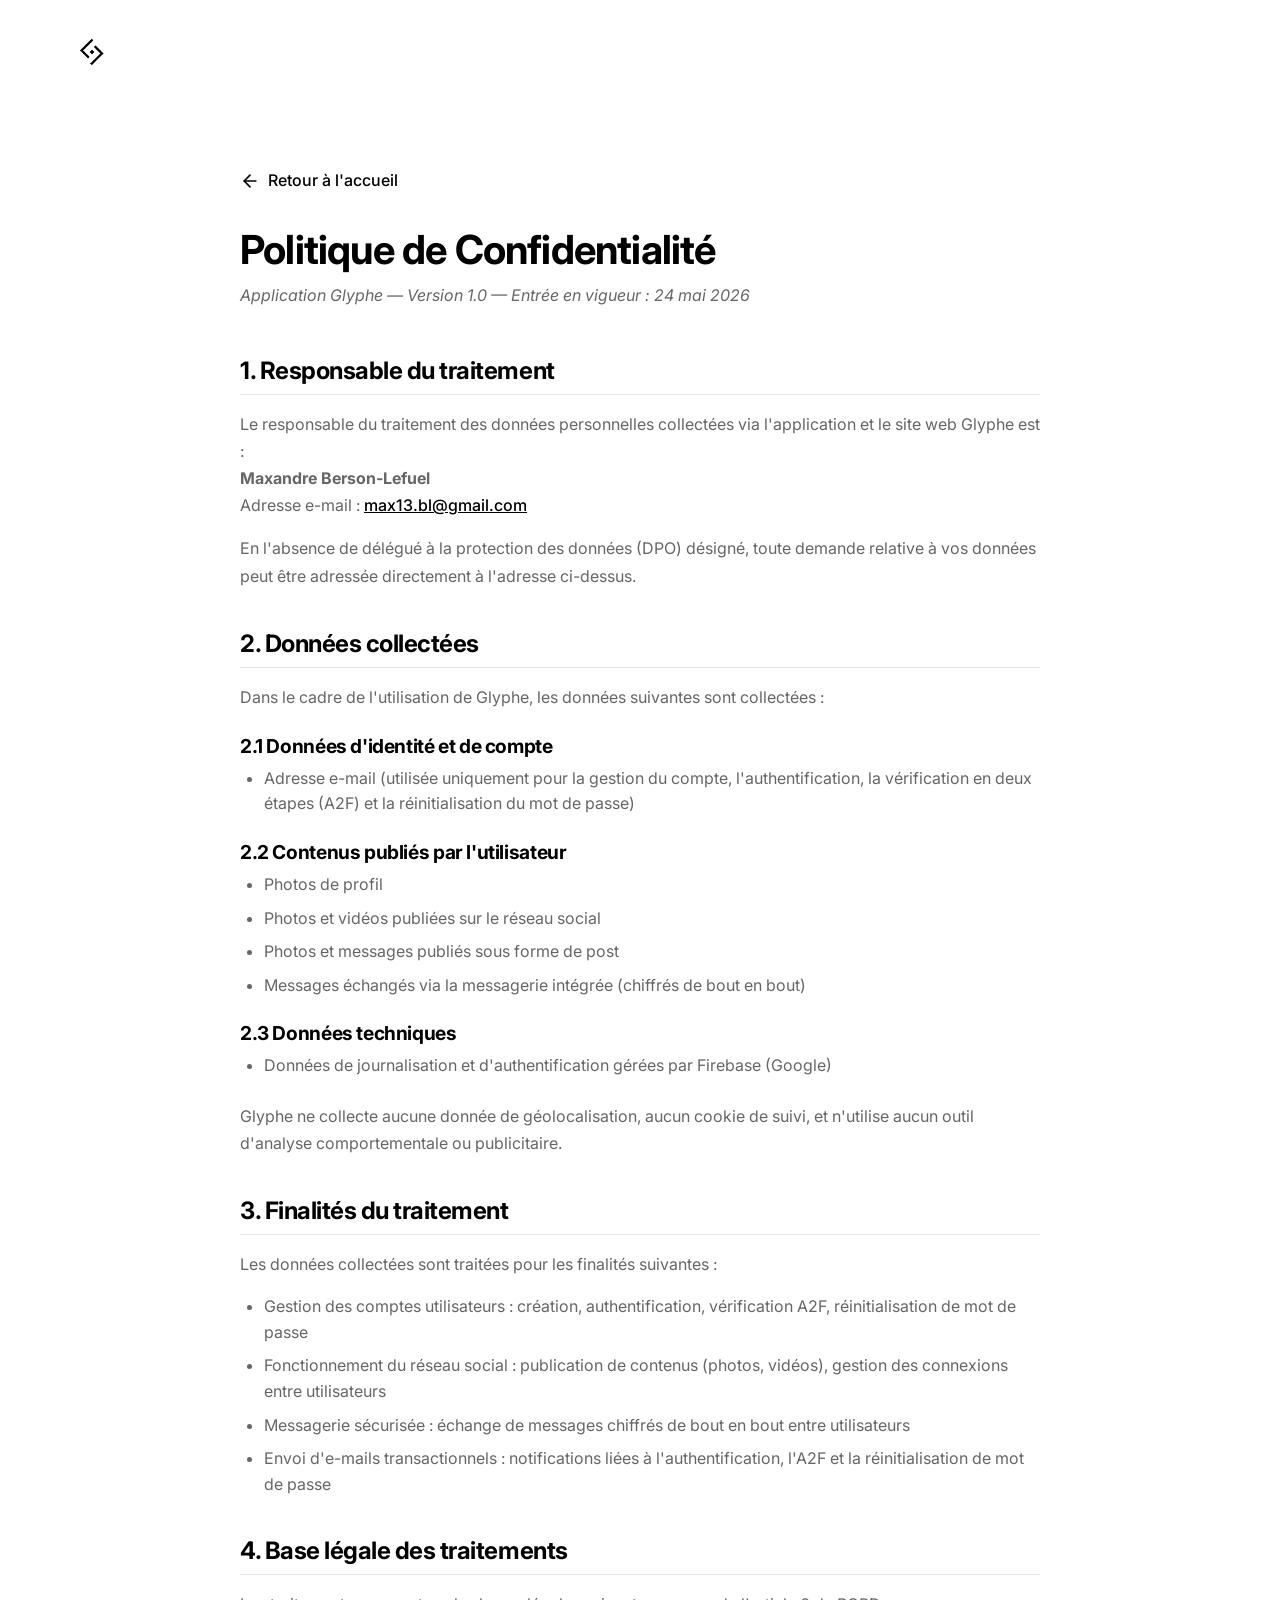
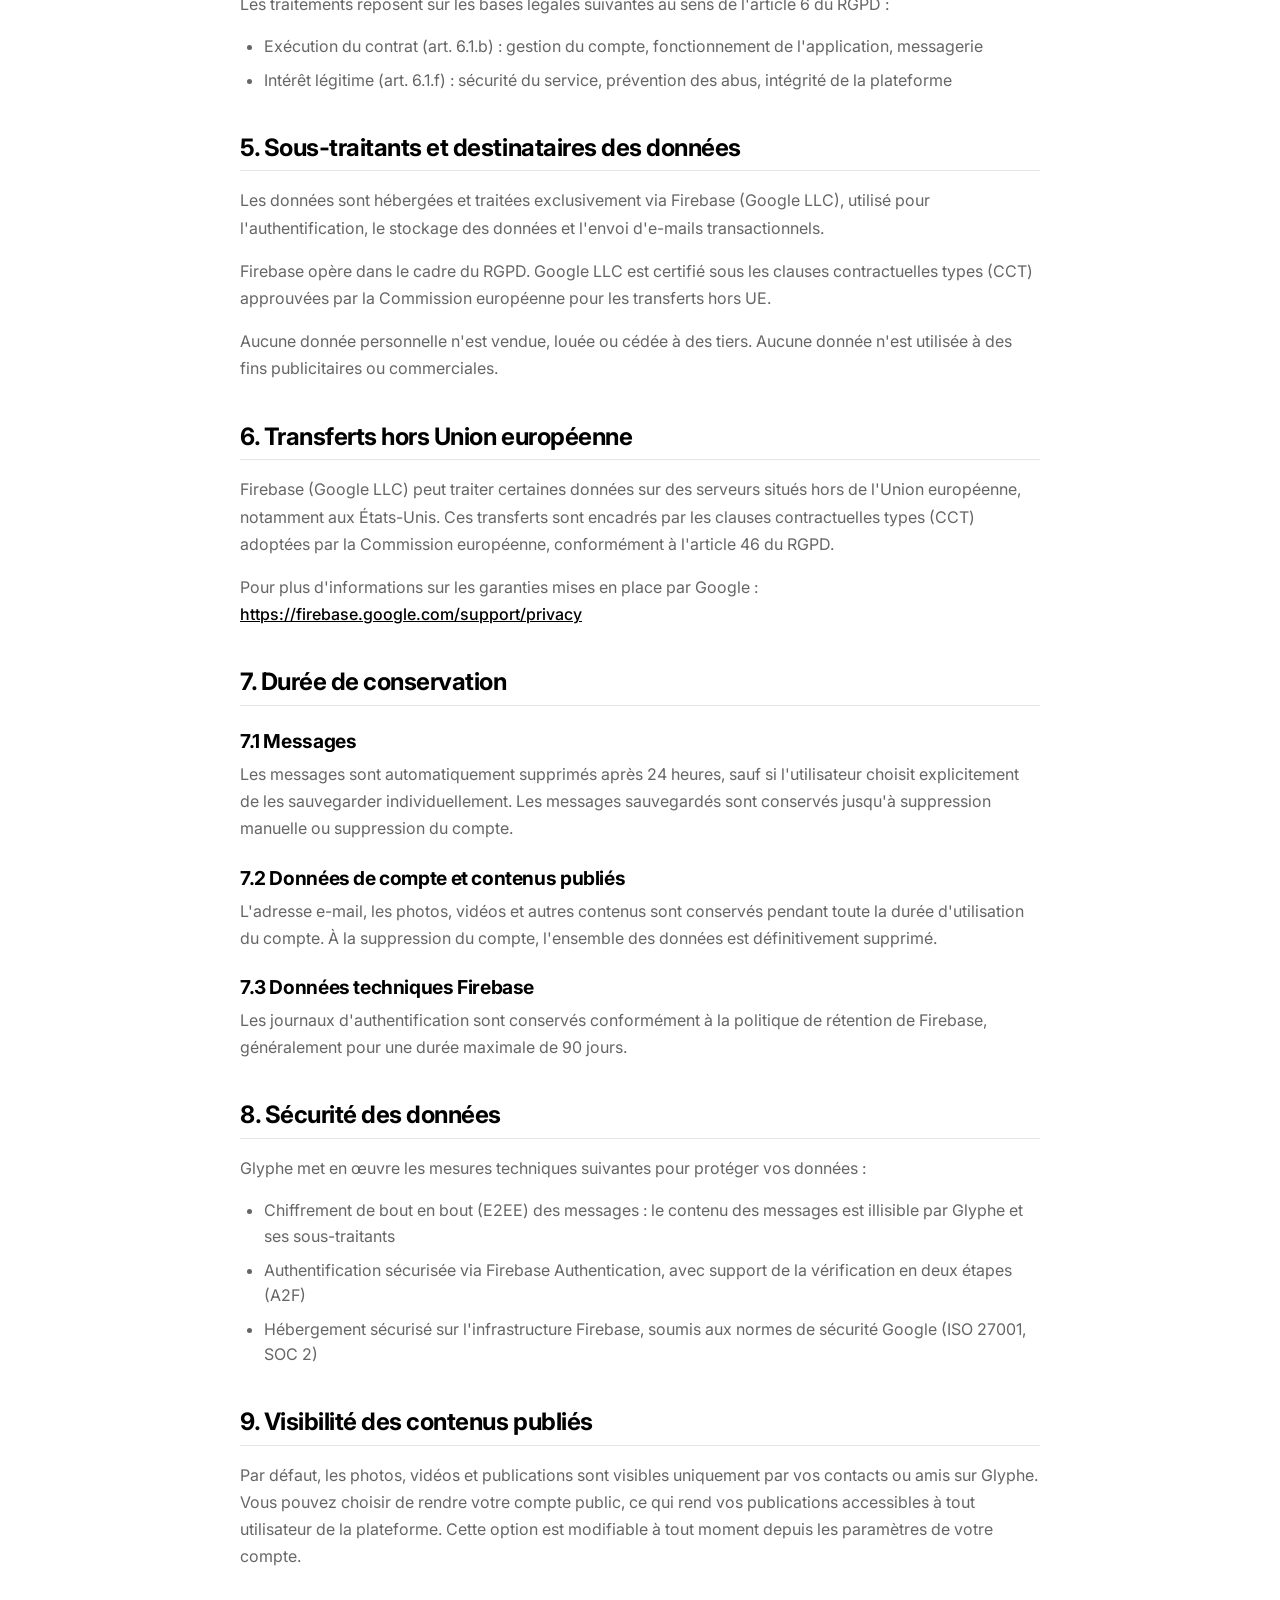
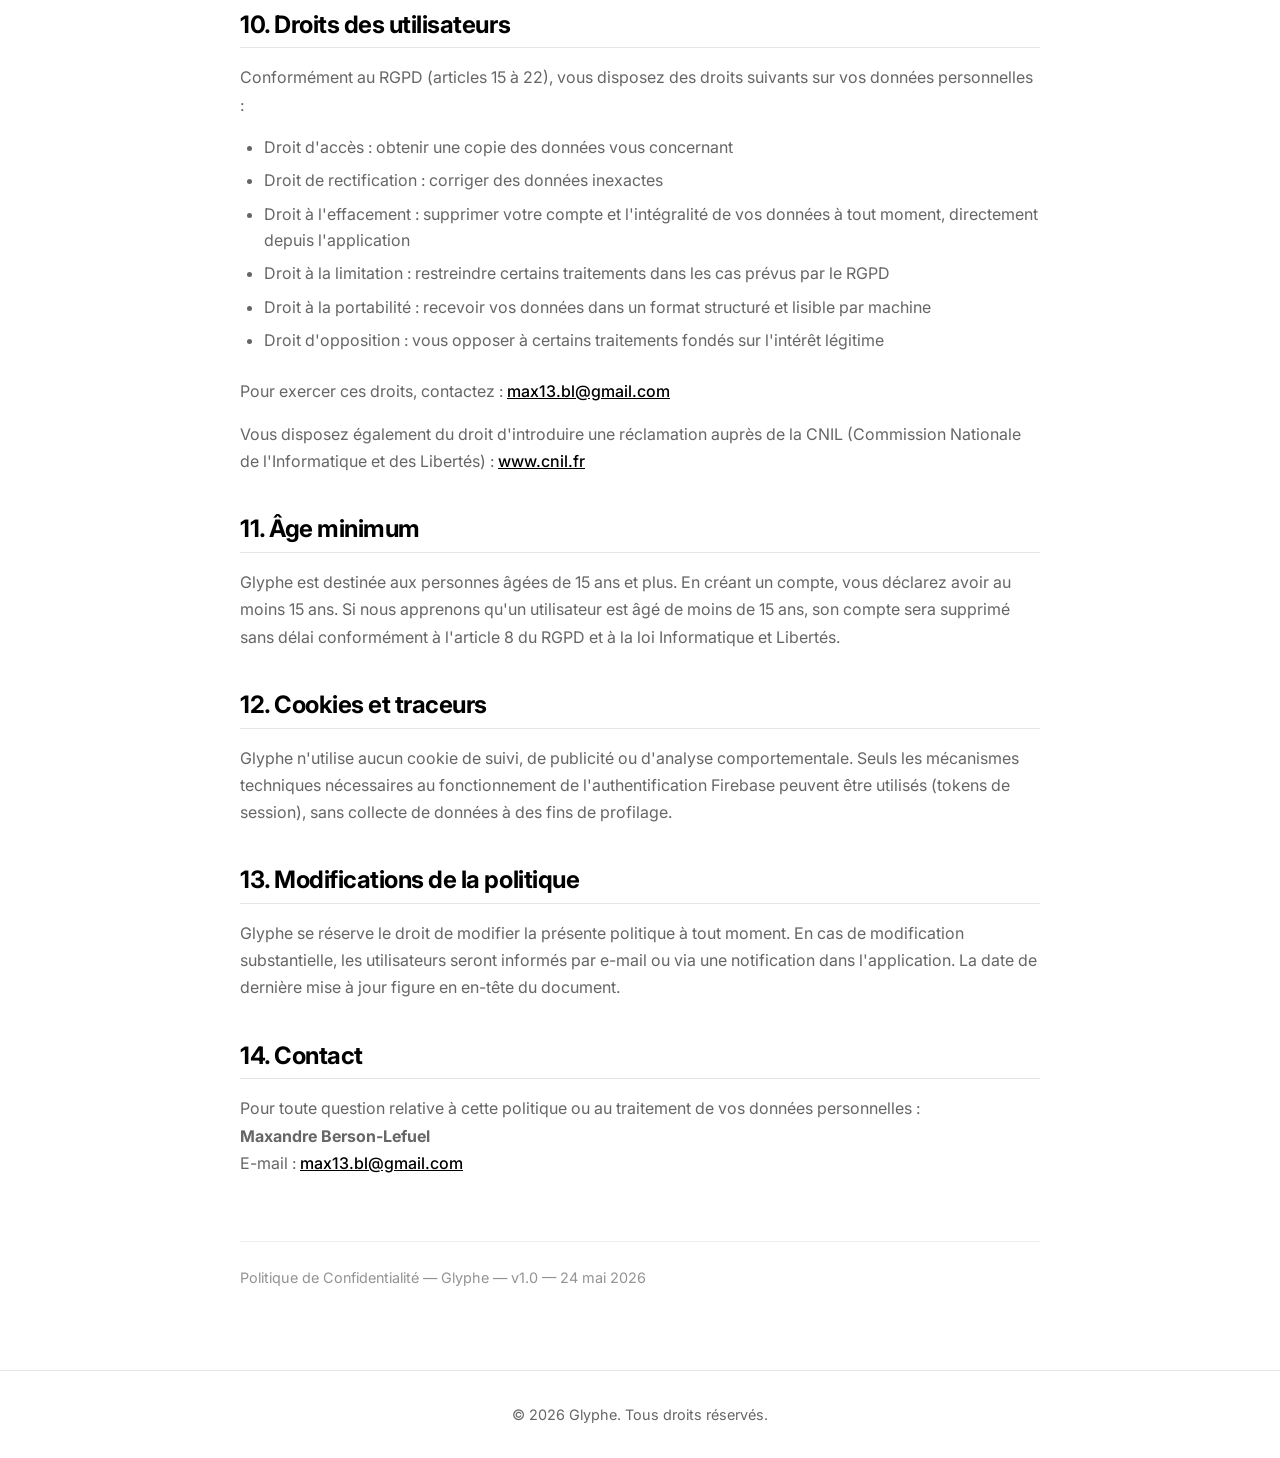
==== privacy.html @ a229c5b2 "privacy policy" ====
<!DOCTYPE html>
<html lang="fr">
<head>
    <meta charset="UTF-8">
    <meta name="viewport" content="width=device-width, initial-scale=1.0">
    <title>Politique de confidentialité - Glyphe</title>
    
    <!-- Google Fonts: Inter -->
    <link rel="preconnect" href="https://fonts.googleapis.com">
    <link rel="preconnect" href="https://fonts.gstatic.com" crossorigin>
    <link href="https://fonts.googleapis.com/css2?family=Inter:wght@400;500;600;700;800&display=swap" rel="stylesheet">
    
    <link rel="stylesheet" href="style.css">
    <style>
        .privacy-content {
            padding: 4rem 0;
            max-width: 800px;
            margin: 0 auto;
        }
        .privacy-content h1 {
            font-size: 2.5rem;
            margin-bottom: 0.5rem;
        }
        .privacy-content h2 {
            font-size: 1.5rem;
            margin-top: 2.5rem;
            margin-bottom: 1rem;
            padding-bottom: 0.5rem;
            border-bottom: 1px solid var(--border-color);
        }
        .privacy-content h3 {
            font-size: 1.2rem;
            margin-top: 1.5rem;
            margin-bottom: 0.5rem;
            color: var(--text-primary);
        }
        .privacy-content p {
            margin-bottom: 1rem;
            color: var(--text-secondary);
            line-height: 1.7;
        }
        .privacy-content ul {
            margin-bottom: 1.5rem;
            padding-left: 1.5rem;
            color: var(--text-secondary);
        }
        .privacy-content li {
            margin-bottom: 0.5rem;
            line-height: 1.6;
        }
        .privacy-content a {
            color: var(--text-primary);
            text-decoration: underline;
            font-weight: 500;
        }
        .privacy-content a:hover {
            color: var(--text-secondary);
        }
        .back-link {
            display: inline-flex;
            align-items: center;
            gap: 0.5rem;
            color: var(--text-primary);
            font-weight: 600;
            margin-bottom: 2rem;
            transition: transform 0.3s ease;
            text-decoration: none !important;
        }
        .back-link:hover {
            transform: translateX(-5px);
            color: var(--text-primary) !important;
        }
        .doc-meta {
            color: var(--text-secondary);
            font-style: italic;
            margin-bottom: 3rem !important;
        }
        .text-muted {
            font-size: 0.9rem;
            opacity: 0.7;
            margin-top: 4rem !important;
            border-top: 1px solid var(--border-color);
            padding-top: 1.5rem;
        }
    </style>
</head>
<body>

    <nav class="navbar">
        <div class="logo">
            <a href="index.html">
                <img src="assets/glyphe-black-splash.png" alt="Glyphe Logo" class="logo-img">
            </a>
        </div>
    </nav>

    <main class="container">
        <section class="privacy-content fade-in">
            <a href="index.html" class="back-link">
                <svg viewBox="0 0 24 24" width="20" height="20" stroke="currentColor" stroke-width="2" fill="none" stroke-linecap="round" stroke-linejoin="round"><line x1="19" y1="12" x2="5" y2="12"></line><polyline points="12 19 5 12 12 5"></polyline></svg>
                Retour à l'accueil
            </a>
            
            <h1>Politique de Confidentialité</h1>
            <p class="doc-meta">Application Glyphe — Version 1.0 — Entrée en vigueur : 24 mai 2026</p>
            
            <h2>1. Responsable du traitement</h2>
            <p>Le responsable du traitement des données personnelles collectées via l'application et le site web Glyphe est :<br>
            <strong>Maxandre Berson-Lefuel</strong><br>
            Adresse e-mail : <a href="mailto:max13.bl@gmail.com">max13.bl@gmail.com</a></p>
            <p>En l'absence de délégué à la protection des données (DPO) désigné, toute demande relative à vos données peut être adressée directement à l'adresse ci-dessus.</p>

            <h2>2. Données collectées</h2>
            <p>Dans le cadre de l'utilisation de Glyphe, les données suivantes sont collectées :</p>
            
            <h3>2.1 Données d'identité et de compte</h3>
            <ul>
                <li>Adresse e-mail (utilisée uniquement pour la gestion du compte, l'authentification, la vérification en deux étapes (A2F) et la réinitialisation du mot de passe)</li>
            </ul>
            
            <h3>2.2 Contenus publiés par l'utilisateur</h3>
            <ul>
                <li>Photos de profil</li>
                <li>Photos et vidéos publiées sur le réseau social</li>
                <li>Photos et messages publiés sous forme de post</li>
                <li>Messages échangés via la messagerie intégrée (chiffrés de bout en bout)</li>
            </ul>
            
            <h3>2.3 Données techniques</h3>
            <ul>
                <li>Données de journalisation et d'authentification gérées par Firebase (Google)</li>
            </ul>
            <p>Glyphe ne collecte aucune donnée de géolocalisation, aucun cookie de suivi, et n'utilise aucun outil d'analyse comportementale ou publicitaire.</p>

            <h2>3. Finalités du traitement</h2>
            <p>Les données collectées sont traitées pour les finalités suivantes :</p>
            <ul>
                <li>Gestion des comptes utilisateurs : création, authentification, vérification A2F, réinitialisation de mot de passe</li>
                <li>Fonctionnement du réseau social : publication de contenus (photos, vidéos), gestion des connexions entre utilisateurs</li>
                <li>Messagerie sécurisée : échange de messages chiffrés de bout en bout entre utilisateurs</li>
                <li>Envoi d'e-mails transactionnels : notifications liées à l'authentification, l'A2F et la réinitialisation de mot de passe</li>
            </ul>
            
            <h2>4. Base légale des traitements</h2>
            <p>Les traitements reposent sur les bases légales suivantes au sens de l'article 6 du RGPD :</p>
            <ul>
                <li>Exécution du contrat (art. 6.1.b) : gestion du compte, fonctionnement de l'application, messagerie</li>
                <li>Intérêt légitime (art. 6.1.f) : sécurité du service, prévention des abus, intégrité de la plateforme</li>
            </ul>

            <h2>5. Sous-traitants et destinataires des données</h2>
            <p>Les données sont hébergées et traitées exclusivement via Firebase (Google LLC), utilisé pour l'authentification, le stockage des données et l'envoi d'e-mails transactionnels.</p>
            <p>Firebase opère dans le cadre du RGPD. Google LLC est certifié sous les clauses contractuelles types (CCT) approuvées par la Commission européenne pour les transferts hors UE.</p>
            <p>Aucune donnée personnelle n'est vendue, louée ou cédée à des tiers. Aucune donnée n'est utilisée à des fins publicitaires ou commerciales.</p>

            <h2>6. Transferts hors Union européenne</h2>
            <p>Firebase (Google LLC) peut traiter certaines données sur des serveurs situés hors de l'Union européenne, notamment aux États-Unis. Ces transferts sont encadrés par les clauses contractuelles types (CCT) adoptées par la Commission européenne, conformément à l'article 46 du RGPD.</p>
            <p>Pour plus d'informations sur les garanties mises en place par Google : <a href="https://firebase.google.com/support/privacy" target="_blank">https://firebase.google.com/support/privacy</a></p>

            <h2>7. Durée de conservation</h2>
            <h3>7.1 Messages</h3>
            <p>Les messages sont automatiquement supprimés après 24 heures, sauf si l'utilisateur choisit explicitement de les sauvegarder individuellement. Les messages sauvegardés sont conservés jusqu'à suppression manuelle ou suppression du compte.</p>
            
            <h3>7.2 Données de compte et contenus publiés</h3>
            <p>L'adresse e-mail, les photos, vidéos et autres contenus sont conservés pendant toute la durée d'utilisation du compte. À la suppression du compte, l'ensemble des données est définitivement supprimé.</p>
            
            <h3>7.3 Données techniques Firebase</h3>
            <p>Les journaux d'authentification sont conservés conformément à la politique de rétention de Firebase, généralement pour une durée maximale de 90 jours.</p>

            <h2>8. Sécurité des données</h2>
            <p>Glyphe met en œuvre les mesures techniques suivantes pour protéger vos données :</p>
            <ul>
                <li>Chiffrement de bout en bout (E2EE) des messages : le contenu des messages est illisible par Glyphe et ses sous-traitants</li>
                <li>Authentification sécurisée via Firebase Authentication, avec support de la vérification en deux étapes (A2F)</li>
                <li>Hébergement sécurisé sur l'infrastructure Firebase, soumis aux normes de sécurité Google (ISO 27001, SOC 2)</li>
            </ul>

            <h2>9. Visibilité des contenus publiés</h2>
            <p>Par défaut, les photos, vidéos et publications sont visibles uniquement par vos contacts ou amis sur Glyphe. Vous pouvez choisir de rendre votre compte public, ce qui rend vos publications accessibles à tout utilisateur de la plateforme. Cette option est modifiable à tout moment depuis les paramètres de votre compte.</p>

            <h2>10. Droits des utilisateurs</h2>
            <p>Conformément au RGPD (articles 15 à 22), vous disposez des droits suivants sur vos données personnelles :</p>
            <ul>
                <li>Droit d'accès : obtenir une copie des données vous concernant</li>
                <li>Droit de rectification : corriger des données inexactes</li>
                <li>Droit à l'effacement : supprimer votre compte et l'intégralité de vos données à tout moment, directement depuis l'application</li>
                <li>Droit à la limitation : restreindre certains traitements dans les cas prévus par le RGPD</li>
                <li>Droit à la portabilité : recevoir vos données dans un format structuré et lisible par machine</li>
                <li>Droit d'opposition : vous opposer à certains traitements fondés sur l'intérêt légitime</li>
            </ul>
            <p>Pour exercer ces droits, contactez : <a href="mailto:max13.bl@gmail.com">max13.bl@gmail.com</a></p>
            <p>Vous disposez également du droit d'introduire une réclamation auprès de la CNIL (Commission Nationale de l'Informatique et des Libertés) : <a href="https://www.cnil.fr" target="_blank">www.cnil.fr</a></p>

            <h2>11. Âge minimum</h2>
            <p>Glyphe est destinée aux personnes âgées de 15 ans et plus. En créant un compte, vous déclarez avoir au moins 15 ans. Si nous apprenons qu'un utilisateur est âgé de moins de 15 ans, son compte sera supprimé sans délai conformément à l'article 8 du RGPD et à la loi Informatique et Libertés.</p>

            <h2>12. Cookies et traceurs</h2>
            <p>Glyphe n'utilise aucun cookie de suivi, de publicité ou d'analyse comportementale. Seuls les mécanismes techniques nécessaires au fonctionnement de l'authentification Firebase peuvent être utilisés (tokens de session), sans collecte de données à des fins de profilage.</p>

            <h2>13. Modifications de la politique</h2>
            <p>Glyphe se réserve le droit de modifier la présente politique à tout moment. En cas de modification substantielle, les utilisateurs seront informés par e-mail ou via une notification dans l'application. La date de dernière mise à jour figure en en-tête du document.</p>

            <h2>14. Contact</h2>
            <p>Pour toute question relative à cette politique ou au traitement de vos données personnelles :<br>
            <strong>Maxandre Berson-Lefuel</strong><br>
            E-mail : <a href="mailto:max13.bl@gmail.com">max13.bl@gmail.com</a></p>

            <p class="text-muted">Politique de Confidentialité — Glyphe — v1.0 — 24 mai 2026</p>
        </section>
    </main>

    <footer>
        <p>&copy; 2026 Glyphe. Tous droits réservés.</p>
    </footer>

</body>
</html>
---- style.css ----
:root {
    /* Colors - Pure Minimalist Black & White */
    --bg-color: #ffffff;
    --text-primary: #000000;
    --text-secondary: #666666;
    --accent-bg: #0a0a0a;
    --accent-text: #ffffff;
    --border-color: #e5e5e5;
    --card-bg: #f9f9f9;
    --hover-bg: #1a1a1a;
    
    /* Typography */
    --font-family: 'Inter', sans-serif;
    
    /* Layout */
    --radius-sm: 8px;
    --radius-md: 16px;
    --radius-lg: 24px;
    --radius-pill: 9999px;
    
    /* Shadows */
    --shadow-sm: 0 4px 6px -1px rgba(0, 0, 0, 0.05), 0 2px 4px -1px rgba(0, 0, 0, 0.03);
    --shadow-md: 0 10px 15px -3px rgba(0, 0, 0, 0.1), 0 4px 6px -2px rgba(0, 0, 0, 0.05);
    --shadow-lg: 0 20px 25px -5px rgba(0, 0, 0, 0.1), 0 10px 10px -5px rgba(0, 0, 0, 0.04);
}



* {
    margin: 0;
    padding: 0;
    box-sizing: border-box;
}

body {
    font-family: var(--font-family);
    background-color: var(--bg-color);
    color: var(--text-primary);
    line-height: 1.6;
    -webkit-font-smoothing: antialiased;
    overflow-x: hidden;
}

/* Scrollbar minimalist */
::-webkit-scrollbar {
    width: 8px;
}
::-webkit-scrollbar-track {
    background: var(--bg-color);
}
::-webkit-scrollbar-thumb {
    background: var(--border-color);
    border-radius: var(--radius-pill);
}

/* Typography Utilities */
h1, h2, h3, h4 {
    font-weight: 700;
    letter-spacing: -0.02em;
    line-height: 1.2;
}

a {
    color: inherit;
    text-decoration: none;
}

/* Container */
.container {
    max-width: 900px;
    margin: 0 auto;
    padding: 0 2rem;
}

/* Navbar */
.navbar {
    display: flex;
    justify-content: space-between;
    align-items: center;
    padding: 2rem;
    max-width: 1200px;
    margin: 0 auto;
}

.logo {
    display: flex;
    align-items: center;
}

.logo-img {
    height: 40px;
    width: auto;
    display: block;
}

.nav-link {
    font-weight: 500;
    color: var(--text-secondary);
    padding: 0.5rem 1.25rem;
    border: 1px solid transparent;
    border-radius: var(--radius-pill);
    transition: all 0.3s ease;
}

.nav-link:hover {
    color: var(--text-primary);
    border-color: var(--border-color);
    background-color: var(--card-bg);
}

/* Hero Section */
.hero {
    padding: 6rem 0 4rem;
    text-align: center;
    display: flex;
    flex-direction: column;
    align-items: center;
}

.hero-title {
    font-size: clamp(3rem, 8vw, 5rem);
    margin-bottom: 1rem;
}

.highlight {
    position: relative;
    display: inline-block;
}

.highlight::after {
    content: '';
    position: absolute;
    bottom: 5px;
    left: 0;
    width: 100%;
    height: 8px;
    background-color: var(--text-primary);
    opacity: 0.1;
    border-radius: 4px;
    z-index: -1;
}

.hero-subtitle {
    font-size: clamp(1.1rem, 3vw, 1.3rem);
    color: var(--text-secondary);
    max-width: 600px;
    margin-bottom: 3rem;
}

/* Buttons */
.button-group {
    display: flex;
    gap: 1rem;
    flex-wrap: wrap;
    justify-content: center;
    align-items: flex-start;
}

.download-wrapper {
    display: flex;
    flex-direction: column;
    align-items: center;
    gap: 0.5rem;
}

.version-label {
    font-size: 0.85rem;
    color: var(--text-secondary);
    font-weight: 500;
}

.privacy-notice {
    margin-top: 1.5rem;
    font-size: 0.85rem;
    color: var(--text-secondary);
}

.privacy-link {
    color: var(--text-primary);
    text-decoration: underline;
    font-weight: 500;
    transition: color 0.3s ease;
}

.privacy-link:hover {
    color: var(--text-secondary);
    text-decoration: none;
}

.btn {
    display: inline-flex;
    align-items: center;
    justify-content: center;
    gap: 0.75rem;
    padding: 1rem 1.75rem;
    border-radius: var(--radius-pill);
    font-weight: 600;
    font-size: 1rem;
    transition: all 0.3s cubic-bezier(0.25, 0.8, 0.25, 1);
    cursor: pointer;
    border: none;
    outline: none;
}

.btn-primary {
    background-color: var(--accent-bg);
    color: var(--accent-text);
    box-shadow: var(--shadow-md);
}

.btn-primary:hover {
    transform: translateY(-3px) scale(1.02);
    box-shadow: var(--shadow-lg);
    background-color: var(--hover-bg);
}

.btn-primary:active {
    transform: translateY(0) scale(0.98);
}

.btn-secondary {
    background-color: transparent;
    color: var(--text-primary);
    border: 2px solid var(--border-color);
}

.btn-secondary:hover {
    border-color: var(--text-primary);
    transform: translateY(-3px);
}

.icon {
    flex-shrink: 0;
}

/* Shared Section Styles */
section {
    margin-bottom: 6rem;
}

.section-title {
    font-size: 2rem;
    margin-bottom: 0.5rem;
}

.section-desc {
    color: var(--text-secondary);
    margin-bottom: 2.5rem;
    font-size: 1.1rem;
}

/* Cards */
.info-card {
    background-color: var(--card-bg);
    border-radius: var(--radius-lg);
    padding: 2rem;
    display: flex;
    gap: 1.5rem;
    align-items: flex-start;
    border: 1px solid var(--border-color);
    transition: transform 0.3s ease, box-shadow 0.3s ease;
}

.info-card:hover {
    transform: translateY(-5px);
    box-shadow: var(--shadow-sm);
}

.card-icon {
    background-color: var(--bg-color);
    width: 48px;
    height: 48px;
    border-radius: var(--radius-pill);
    display: flex;
    align-items: center;
    justify-content: center;
    flex-shrink: 0;
    border: 1px solid var(--border-color);
}

.card-content h3 {
    margin-bottom: 0.5rem;
    font-size: 1.25rem;
}

.card-content p {
    color: var(--text-secondary);
    font-size: 0.95rem;
}

/* Steps Grid */
.steps-grid {
    display: grid;
    grid-template-columns: repeat(auto-fit, minmax(300px, 1fr));
    gap: 2rem;
}

.step-card {
    background-color: var(--bg-color);
    border: 1px solid var(--border-color);
    border-radius: var(--radius-lg);
    padding: 2rem;
    position: relative;
    transition: all 0.3s ease;
    overflow: hidden;
}

.step-card:hover {
    border-color: var(--text-primary);
    box-shadow: var(--shadow-md);
    transform: translateY(-5px);
}

.step-number {
    font-size: 4rem;
    font-weight: 800;
    color: var(--border-color);
    line-height: 1;
    margin-bottom: 1rem;
    transition: color 0.3s ease;
}

.step-card:hover .step-number {
    color: var(--text-primary);
}

.step-info h4 {
    font-size: 1.25rem;
    margin-bottom: 0.5rem;
}

.step-info p {
    color: var(--text-secondary);
    font-size: 0.95rem;
}

/* Support Badge */
.support {
    text-align: center;
    background-color: var(--card-bg);
    padding: 4rem 2rem;
    border-radius: var(--radius-lg);
    border: 1px solid var(--border-color);
}

.support-content {
    display: flex;
    flex-direction: column;
    align-items: center;
    gap: 1.5rem;
}

.support-content p {
    color: var(--text-secondary);
    max-width: 500px;
    margin: 0 auto;
}

.path-badge {
    display: inline-flex;
    align-items: center;
    gap: 0.75rem;
    background-color: var(--bg-color);
    padding: 0.75rem 1.5rem;
    border-radius: var(--radius-pill);
    border: 1px solid var(--border-color);
    font-weight: 600;
    font-size: 0.9rem;
    box-shadow: var(--shadow-sm);
}

.path-badge span {
    color: var(--text-primary);
}

.path-badge svg {
    color: var(--text-secondary);
}

/* Footer */
footer {
    text-align: center;
    padding: 2rem;
    color: var(--text-secondary);
    font-size: 0.9rem;
    border-top: 1px solid var(--border-color);
}

/* Animations */
.fade-in {
    opacity: 0;
    animation: fadeIn 1s cubic-bezier(0.25, 0.8, 0.25, 1) forwards;
}

.slide-up {
    opacity: 0;
    transform: translateY(30px);
    animation: slideUp 0.8s cubic-bezier(0.25, 0.8, 0.25, 1) forwards;
}

/* Stagger animations */
.hero { animation-delay: 0.1s; }
.warning { animation-delay: 0.3s; }
.installation-guide { animation-delay: 0.5s; }
.support { animation-delay: 0.7s; }

@keyframes fadeIn {
    to { opacity: 1; }
}

@keyframes slideUp {
    to {
        opacity: 1;
        transform: translateY(0);
    }
}

/* Responsive */
@media (max-width: 600px) {
    .button-group {
        flex-direction: column;
        width: 100%;
        align-items: stretch;
    }
    
    .download-wrapper {
        width: 100%;
        align-items: stretch;
    }
    
    .version-label {
        text-align: center;
    }
    
    .btn {
        width: 100%;
        display: flex;
    }
    
    .info-card {
        flex-direction: column;
        align-items: center;
        text-align: center;
    }
    
    .path-badge {
        flex-direction: column;
        gap: 0.5rem;
        padding: 1rem;
        border-radius: var(--radius-md);
    }
    
    .path-badge svg {
        transform: rotate(90deg);
    }
}
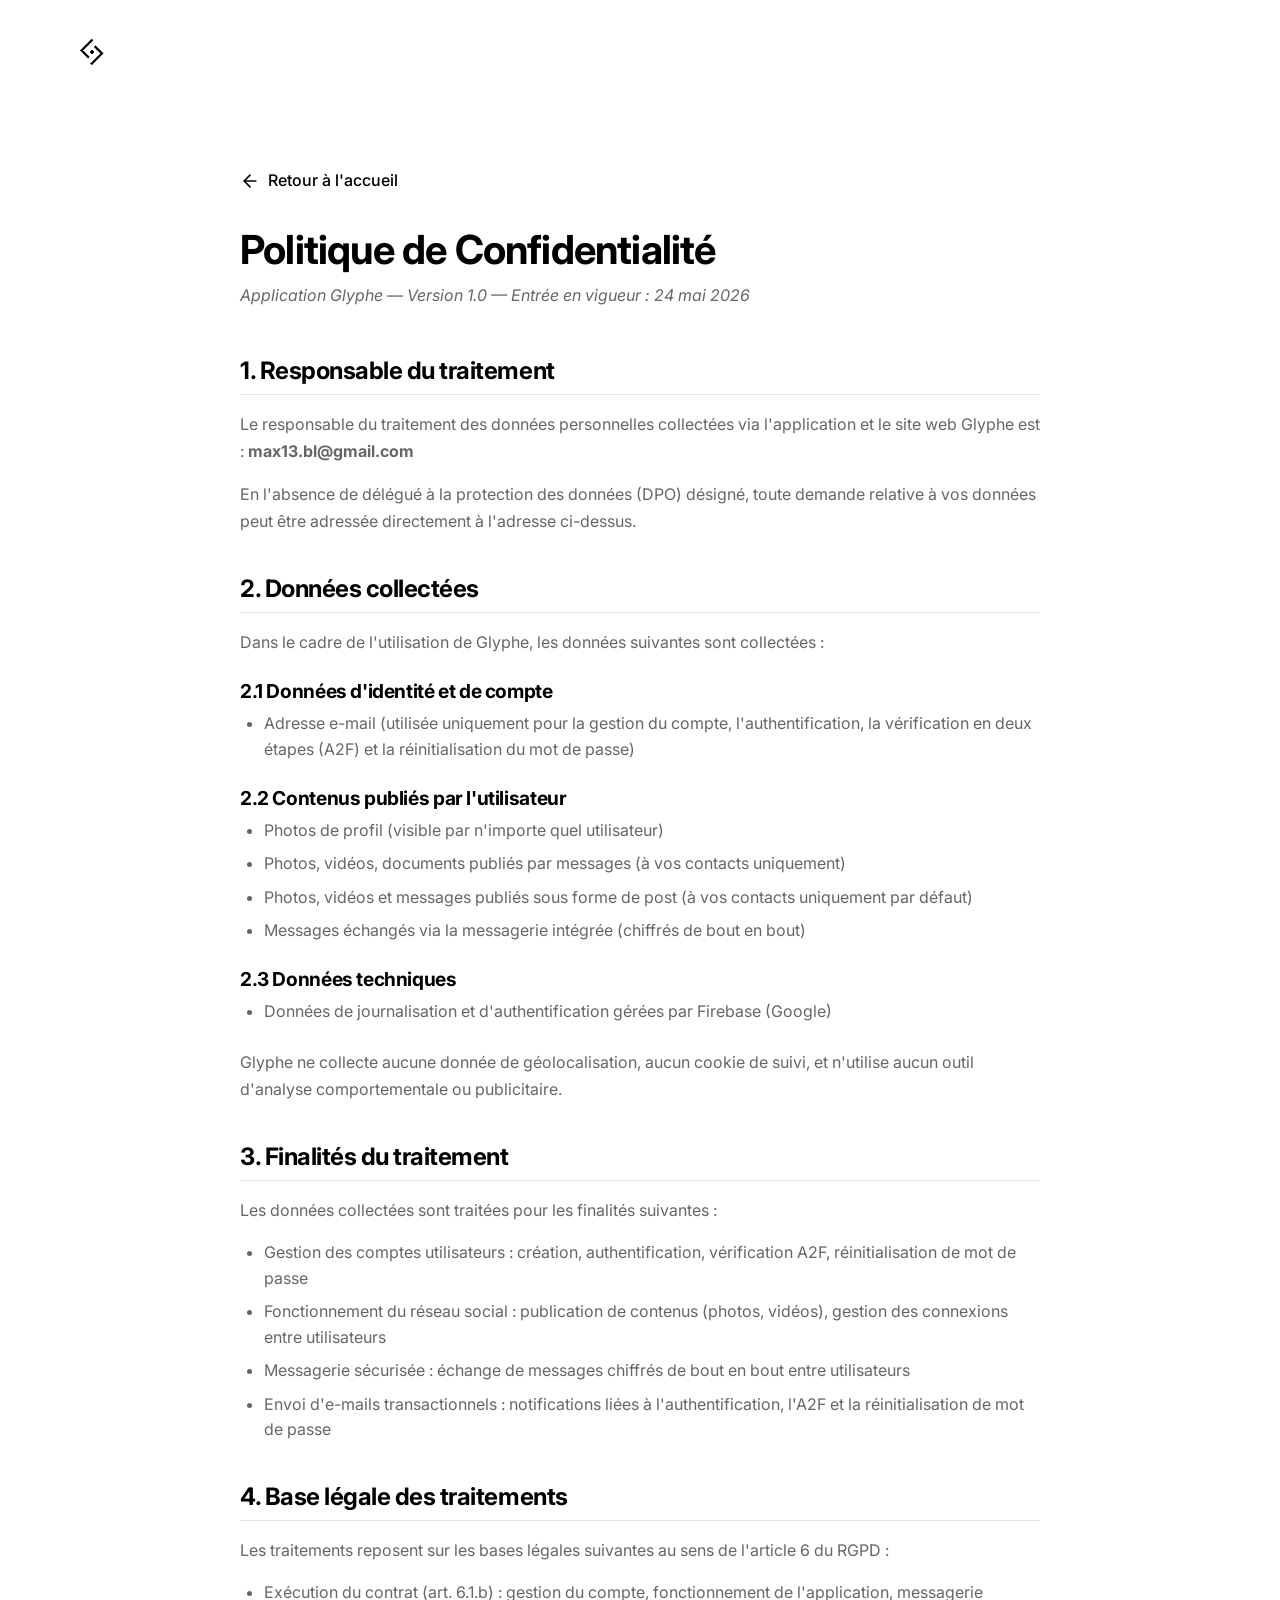
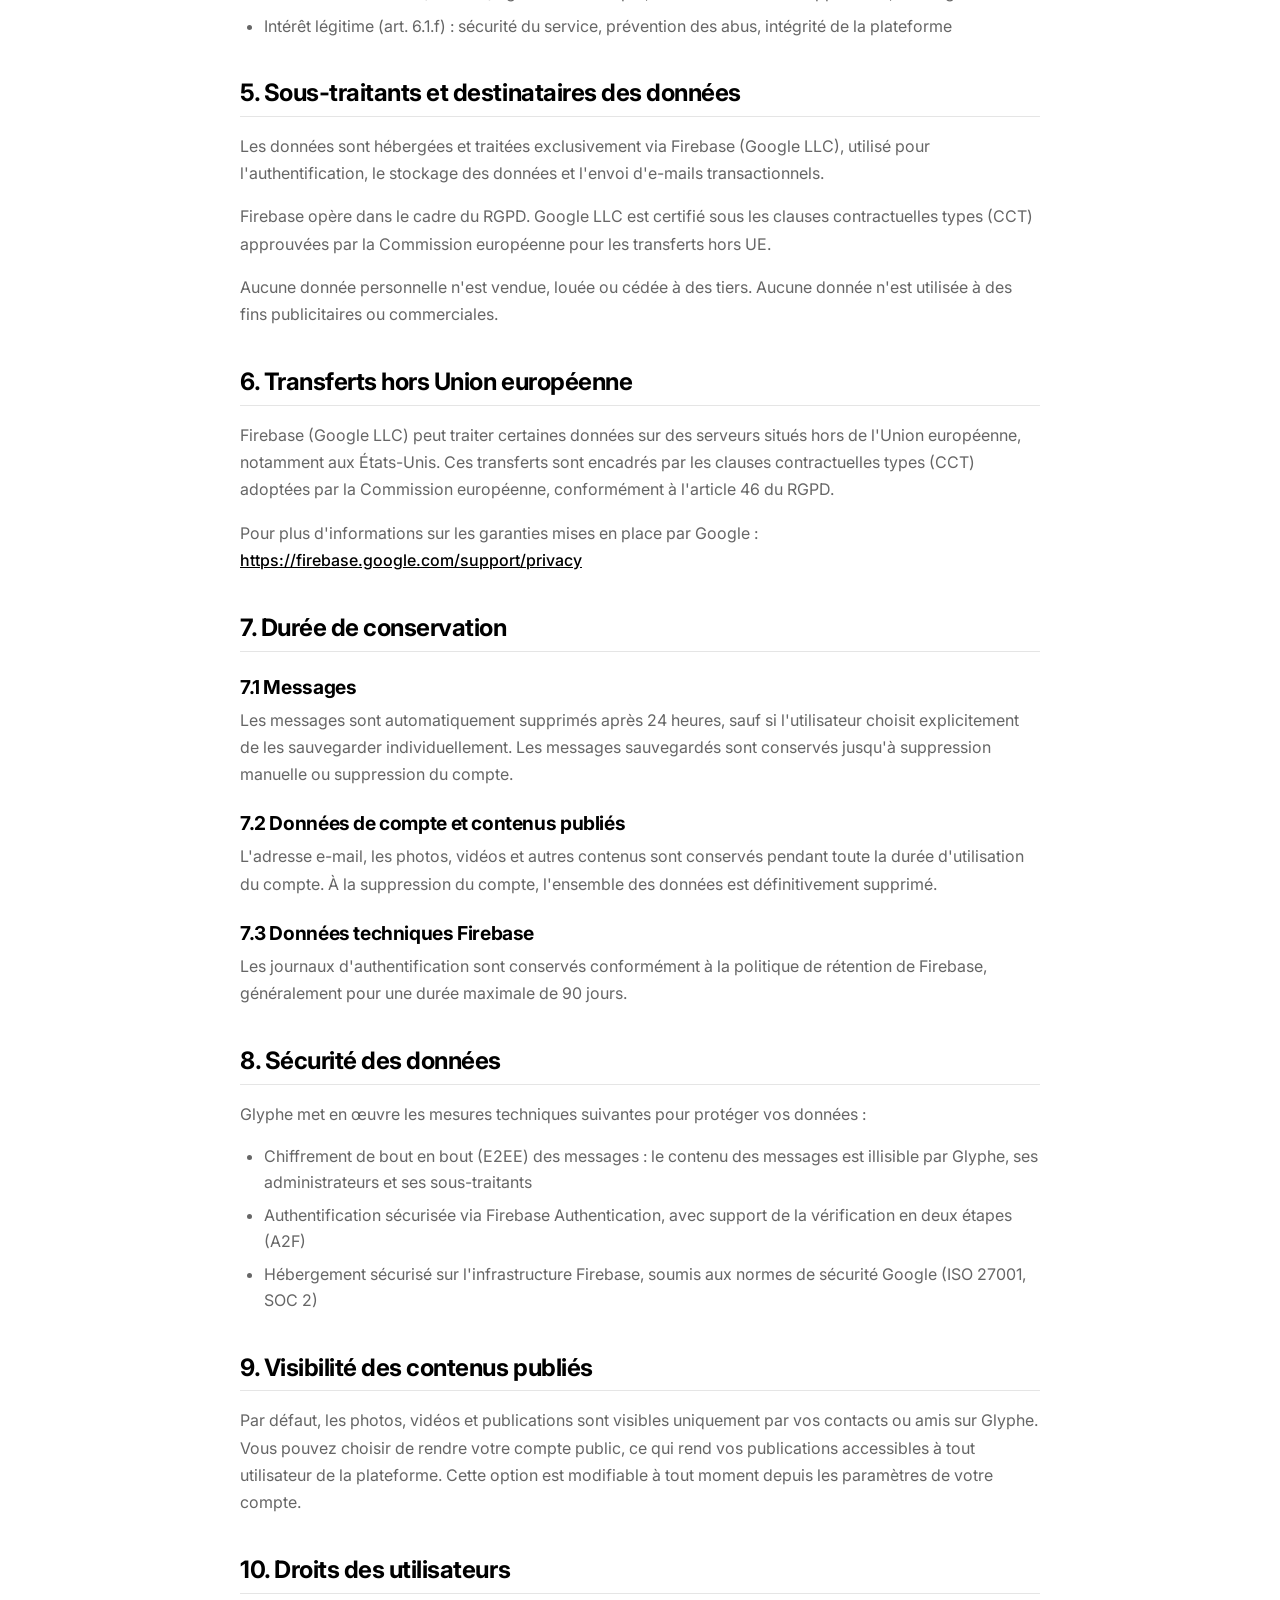
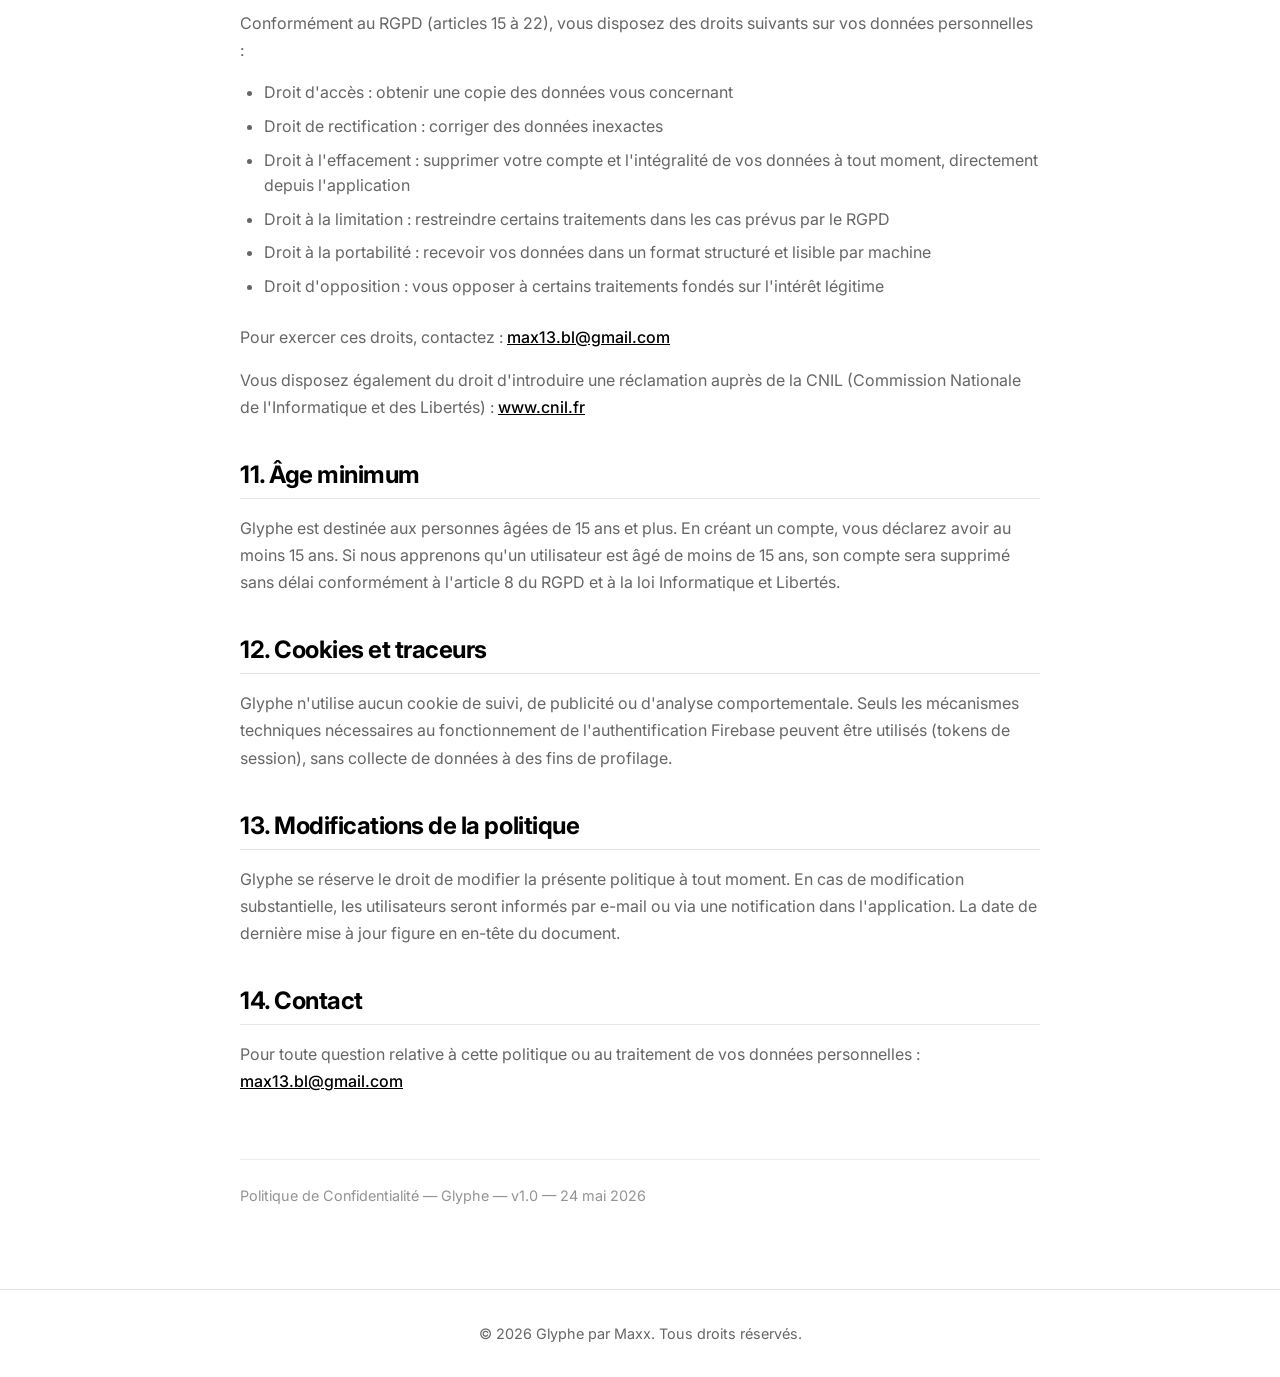
==== commit b50620b9: "update privacy policy + minor changes main page" ====
--- a/privacy.html
+++ b/privacy.html
@@ -105,9 +105,8 @@
             <p class="doc-meta">Application Glyphe — Version 1.0 — Entrée en vigueur : 24 mai 2026</p>
             
             <h2>1. Responsable du traitement</h2>
-            <p>Le responsable du traitement des données personnelles collectées via l'application et le site web Glyphe est :<br>
-            <strong>Maxandre Berson-Lefuel</strong><br>
-            Adresse e-mail : <a href="mailto:max13.bl@gmail.com">max13.bl@gmail.com</a></p>
+            <p>Le responsable du traitement des données personnelles collectées via l'application et le site web Glyphe est :
+            <strong>max13.bl@gmail.com</strong><br>
             <p>En l'absence de délégué à la protection des données (DPO) désigné, toute demande relative à vos données peut être adressée directement à l'adresse ci-dessus.</p>
 
             <h2>2. Données collectées</h2>
@@ -120,9 +119,9 @@
             
             <h3>2.2 Contenus publiés par l'utilisateur</h3>
             <ul>
-                <li>Photos de profil</li>
-                <li>Photos et vidéos publiées sur le réseau social</li>
-                <li>Photos et messages publiés sous forme de post</li>
+                <li>Photos de profil (visible par n'importe quel utilisateur)</li>
+                <li>Photos, vidéos, documents publiés par messages (à vos contacts uniquement)</li>
+                <li>Photos, vidéos et messages publiés sous forme de post (à vos contacts uniquement par défaut)</li>
                 <li>Messages échangés via la messagerie intégrée (chiffrés de bout en bout)</li>
             </ul>
             
@@ -170,7 +169,7 @@
             <h2>8. Sécurité des données</h2>
             <p>Glyphe met en œuvre les mesures techniques suivantes pour protéger vos données :</p>
             <ul>
-                <li>Chiffrement de bout en bout (E2EE) des messages : le contenu des messages est illisible par Glyphe et ses sous-traitants</li>
+                <li>Chiffrement de bout en bout (E2EE) des messages : le contenu des messages est illisible par Glyphe, ses administrateurs et ses sous-traitants</li>
                 <li>Authentification sécurisée via Firebase Authentication, avec support de la vérification en deux étapes (A2F)</li>
                 <li>Hébergement sécurisé sur l'infrastructure Firebase, soumis aux normes de sécurité Google (ISO 27001, SOC 2)</li>
             </ul>
@@ -201,16 +200,15 @@
             <p>Glyphe se réserve le droit de modifier la présente politique à tout moment. En cas de modification substantielle, les utilisateurs seront informés par e-mail ou via une notification dans l'application. La date de dernière mise à jour figure en en-tête du document.</p>
 
             <h2>14. Contact</h2>
-            <p>Pour toute question relative à cette politique ou au traitement de vos données personnelles :<br>
-            <strong>Maxandre Berson-Lefuel</strong><br>
-            E-mail : <a href="mailto:max13.bl@gmail.com">max13.bl@gmail.com</a></p>
+            <p>Pour toute question relative à cette politique ou au traitement de vos données personnelles :
+            <a href="mailto:max13.bl@gmail.com">max13.bl@gmail.com</a></p>
 
             <p class="text-muted">Politique de Confidentialité — Glyphe — v1.0 — 24 mai 2026</p>
         </section>
     </main>
 
     <footer>
-        <p>&copy; 2026 Glyphe. Tous droits réservés.</p>
+        <p>&copy; 2026 Glyphe par Maxx. Tous droits réservés.</p>
     </footer>
 
 </body>
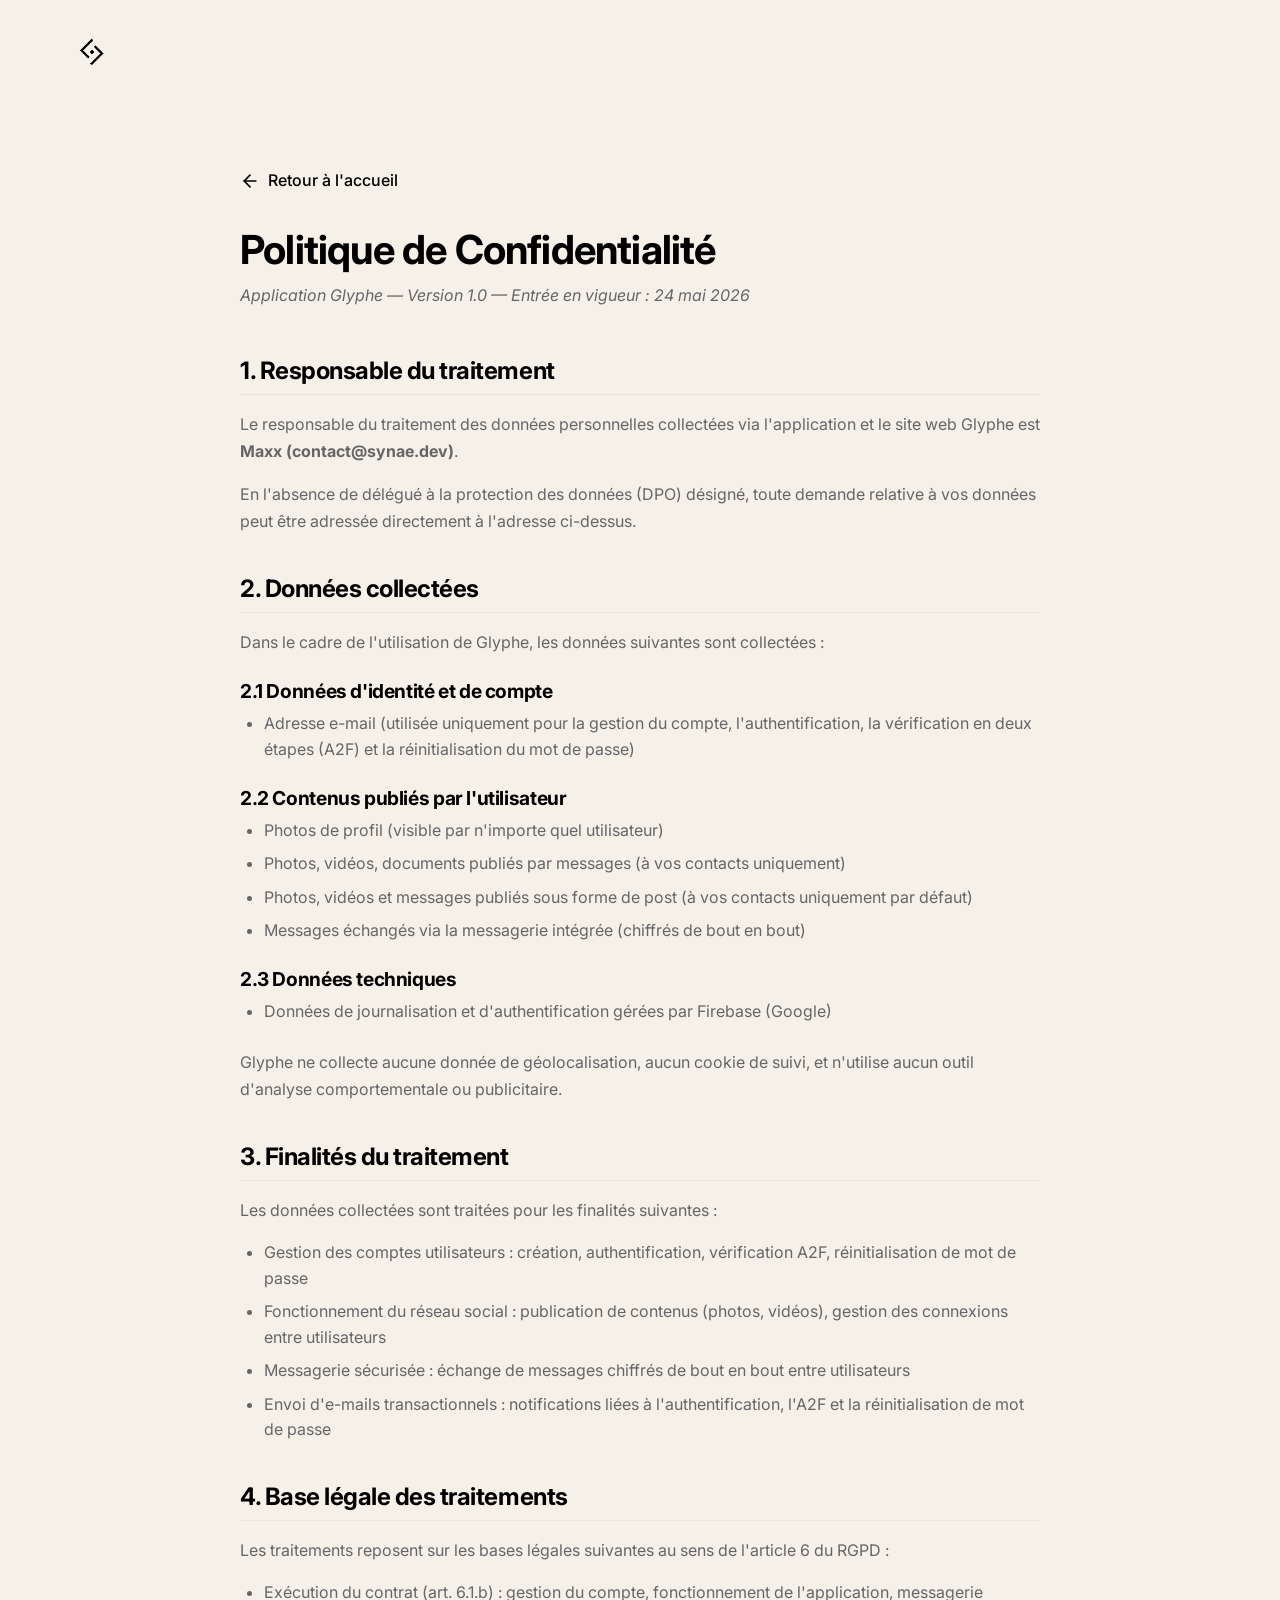
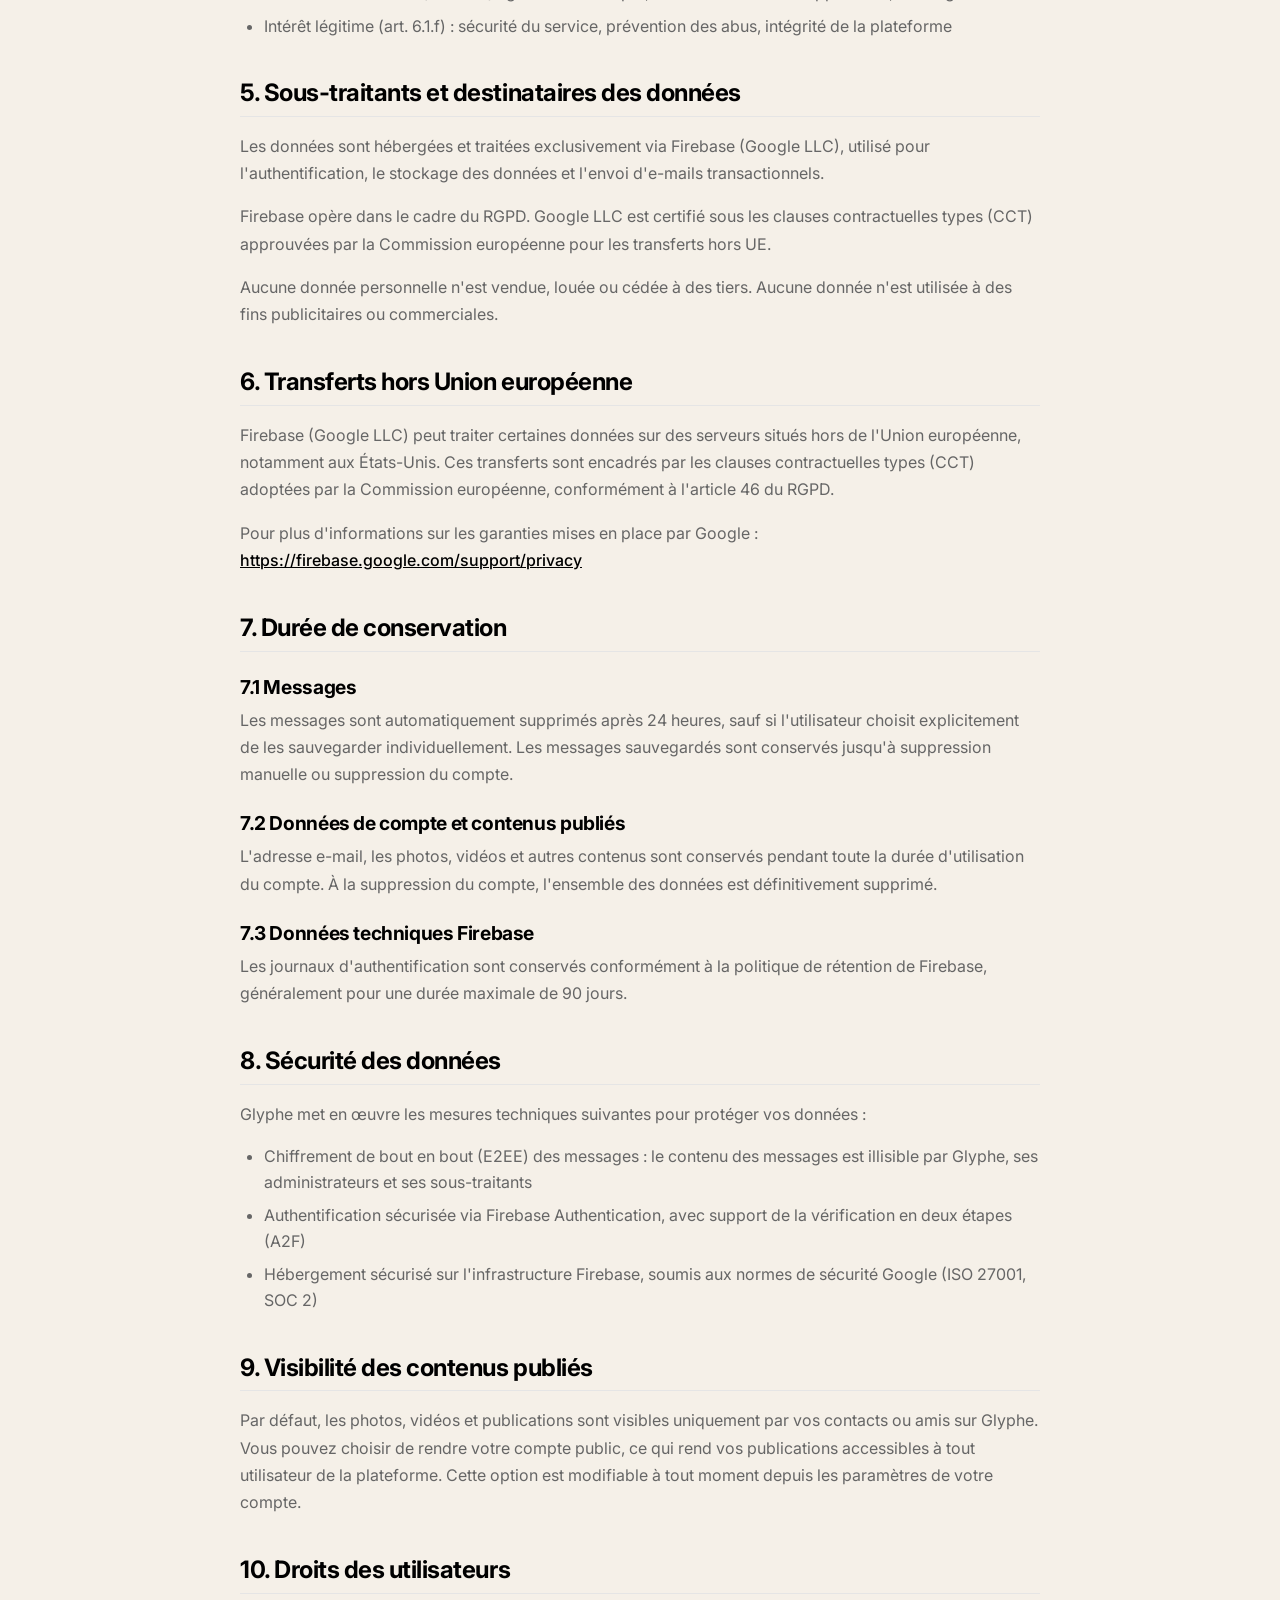
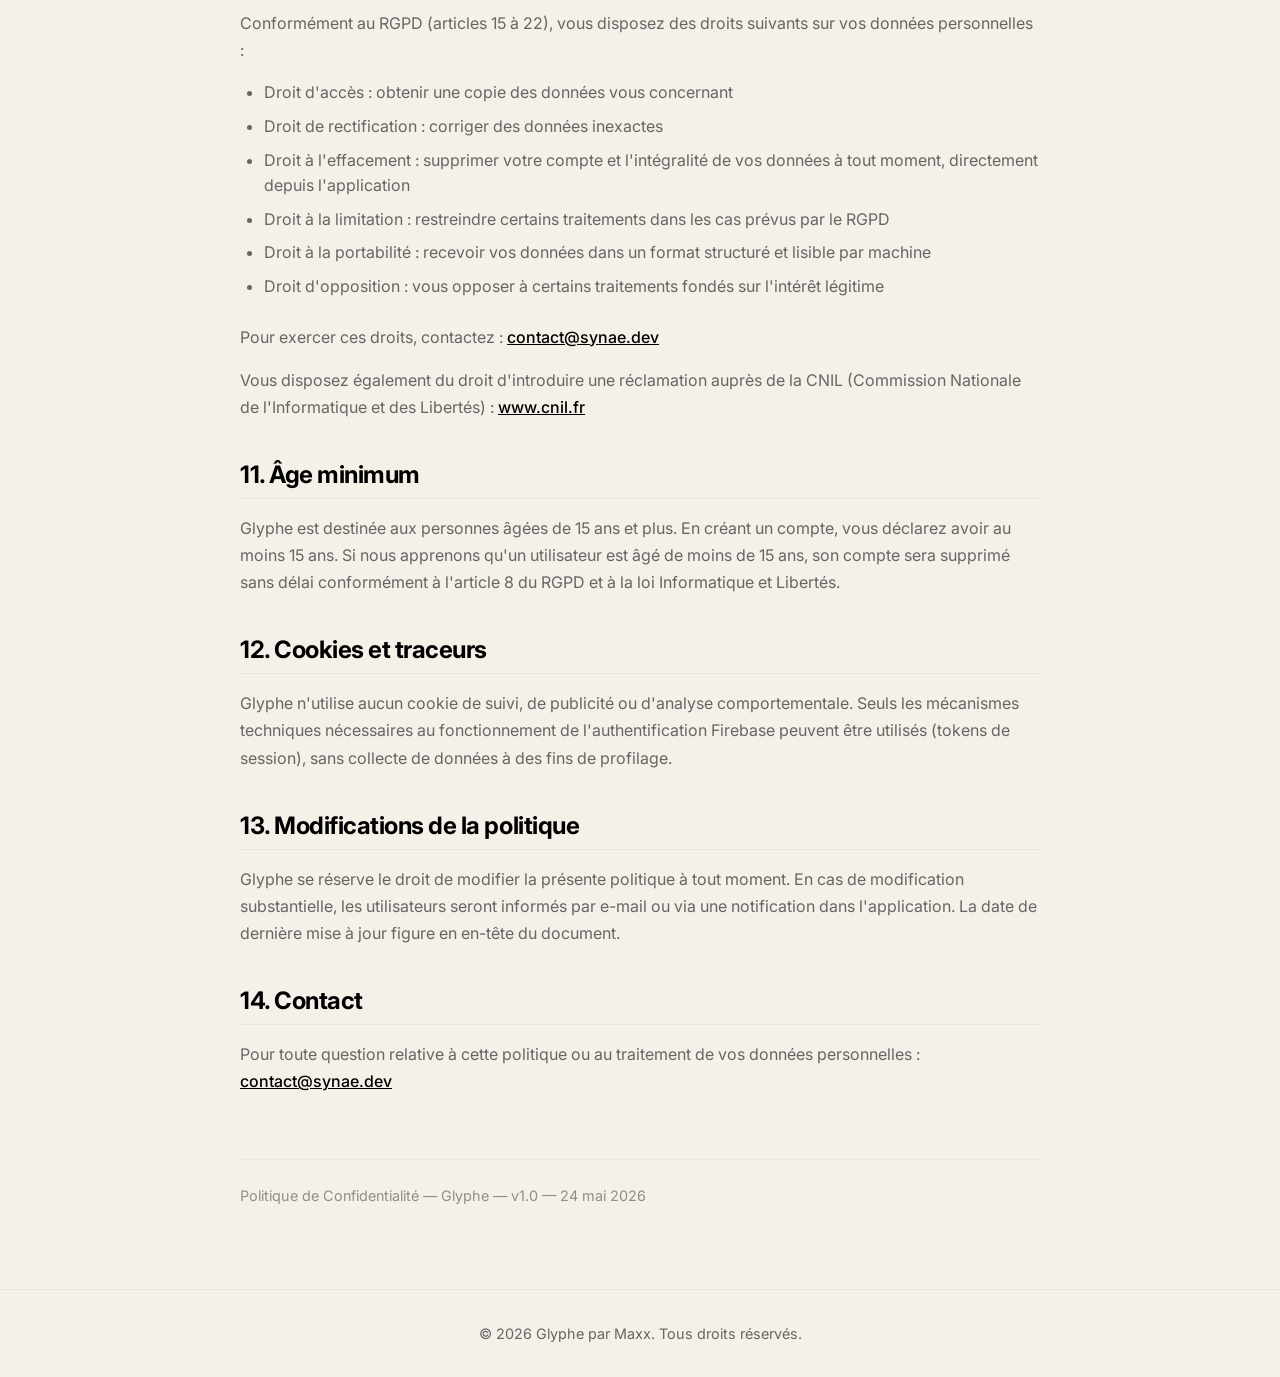
==== commit 207c44aa: "updat style and email" ====
--- a/privacy.html
+++ b/privacy.html
@@ -105,8 +105,8 @@
             <p class="doc-meta">Application Glyphe — Version 1.0 — Entrée en vigueur : 24 mai 2026</p>
             
             <h2>1. Responsable du traitement</h2>
-            <p>Le responsable du traitement des données personnelles collectées via l'application et le site web Glyphe est :
-            <strong>max13.bl@gmail.com</strong><br>
+            <p>Le responsable du traitement des données personnelles collectées via l'application et le site web Glyphe est
+            <strong>Maxx (contact@synae.dev)</strong>.</p>
             <p>En l'absence de délégué à la protection des données (DPO) désigné, toute demande relative à vos données peut être adressée directement à l'adresse ci-dessus.</p>
 
             <h2>2. Données collectées</h2>
@@ -187,7 +187,7 @@
                 <li>Droit à la portabilité : recevoir vos données dans un format structuré et lisible par machine</li>
                 <li>Droit d'opposition : vous opposer à certains traitements fondés sur l'intérêt légitime</li>
             </ul>
-            <p>Pour exercer ces droits, contactez : <a href="mailto:max13.bl@gmail.com">max13.bl@gmail.com</a></p>
+            <p>Pour exercer ces droits, contactez : <a href="mailto:contact@synae.dev">contact@synae.dev</a></p>
             <p>Vous disposez également du droit d'introduire une réclamation auprès de la CNIL (Commission Nationale de l'Informatique et des Libertés) : <a href="https://www.cnil.fr" target="_blank">www.cnil.fr</a></p>
 
             <h2>11. Âge minimum</h2>
@@ -201,7 +201,7 @@
 
             <h2>14. Contact</h2>
             <p>Pour toute question relative à cette politique ou au traitement de vos données personnelles :
-            <a href="mailto:max13.bl@gmail.com">max13.bl@gmail.com</a></p>
+            <a href="mailto:contact@synae.dev">contact@synae.dev</a></p>
 
             <p class="text-muted">Politique de Confidentialité — Glyphe — v1.0 — 24 mai 2026</p>
         </section>
@@ -212,4 +212,4 @@
     </footer>
 
 </body>
-</html>
+</html>
--- a/style.css
+++ b/style.css
@@ -1,12 +1,12 @@
 :root {
     /* Colors - Pure Minimalist Black & White */
-    --bg-color: #ffffff;
+    --bg-color: #f5f0e8;
     --text-primary: #000000;
     --text-secondary: #666666;
     --accent-bg: #0a0a0a;
     --accent-text: #ffffff;
     --border-color: #e5e5e5;
-    --card-bg: #f9f9f9;
+    --card-bg: #ede8df;
     --hover-bg: #1a1a1a;
     
     /* Typography */
@@ -16,7 +16,7 @@
     --radius-sm: 8px;
     --radius-md: 16px;
     --radius-lg: 24px;
-    --radius-pill: 9999px;
+    --radius-pill: 15px;
     
     /* Shadows */
     --shadow-sm: 0 4px 6px -1px rgba(0, 0, 0, 0.05), 0 2px 4px -1px rgba(0, 0, 0, 0.03);
@@ -118,7 +118,7 @@
 }
 
 .hero-title {
-    font-size: clamp(3rem, 8vw, 5rem);
+    font-size: clamp(2rem, 5vw, 3.25rem);
     margin-bottom: 1rem;
 }
 
@@ -258,12 +258,6 @@
     gap: 1.5rem;
     align-items: flex-start;
     border: 1px solid var(--border-color);
-    transition: transform 0.3s ease, box-shadow 0.3s ease;
-}
-
-.info-card:hover {
-    transform: translateY(-5px);
-    box-shadow: var(--shadow-sm);
 }
 
 .card-icon {
@@ -297,31 +291,19 @@
 
 .step-card {
     background-color: var(--bg-color);
-    border: 1px solid var(--border-color);
+    border: 1px solid #b8ae9e;
     border-radius: var(--radius-lg);
     padding: 2rem;
     position: relative;
-    transition: all 0.3s ease;
     overflow: hidden;
-}
-
-.step-card:hover {
-    border-color: var(--text-primary);
-    box-shadow: var(--shadow-md);
-    transform: translateY(-5px);
 }
 
 .step-number {
     font-size: 4rem;
     font-weight: 800;
-    color: var(--border-color);
+    color: #b8ae9e;
     line-height: 1;
     margin-bottom: 1rem;
-    transition: color 0.3s ease;
-}
-
-.step-card:hover .step-number {
-    color: var(--text-primary);
 }
 
 .step-info h4 {
@@ -453,4 +435,4 @@
     .path-badge svg {
         transform: rotate(90deg);
     }
-}
+}
